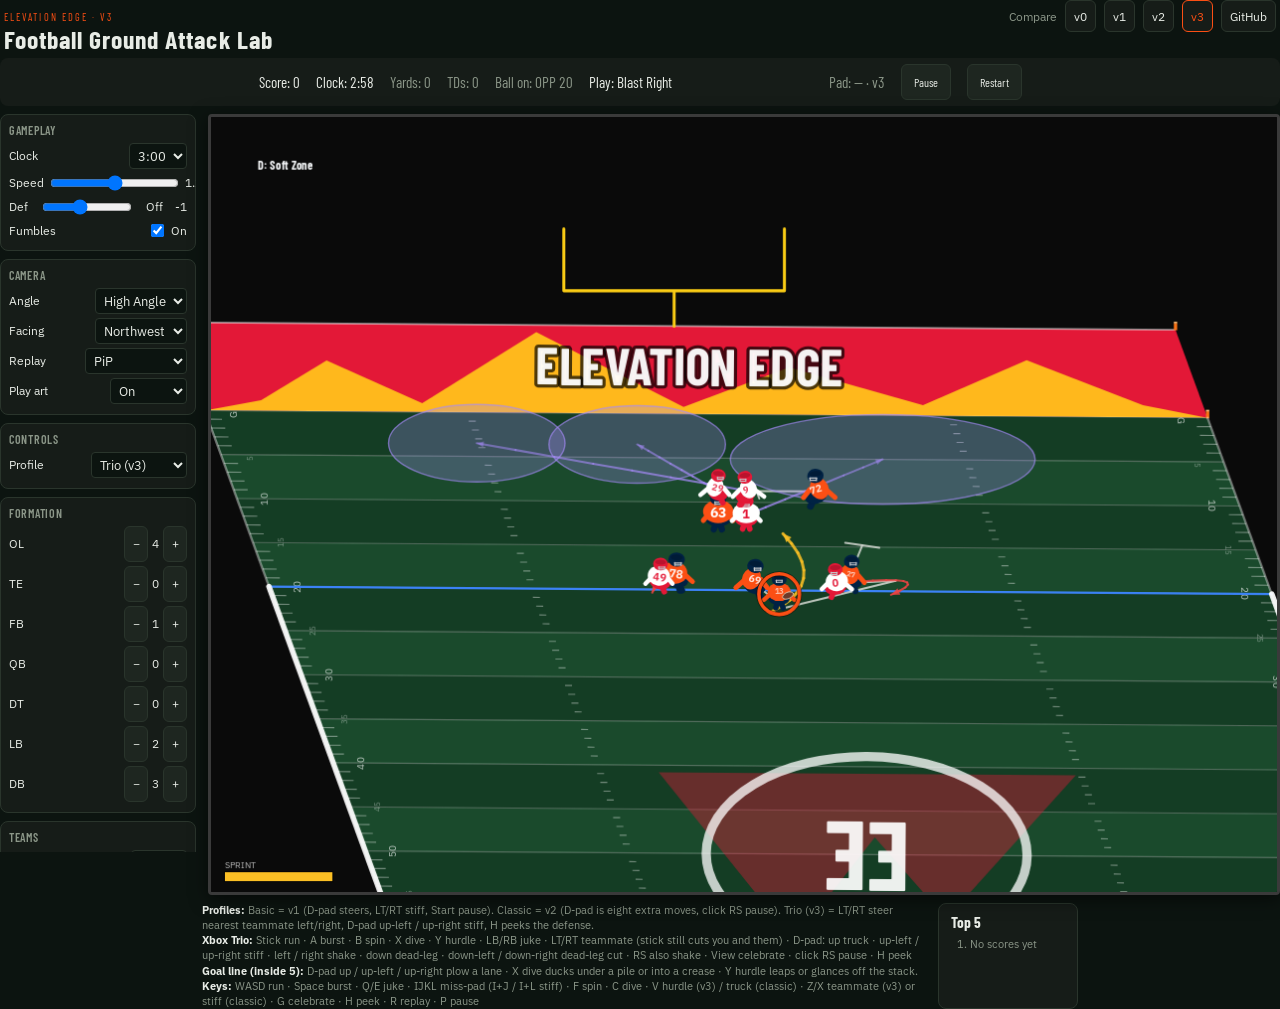
==== archive/v3/index.html @ e697cd1a "Add Advanced (v4): T-3 pad support and independent stick control - T-3 (Vendor 1949) pad support - S" ====
<!DOCTYPE html>
<html lang="en">
<head>
  <meta charset="utf-8" />
  <meta name="viewport" content="width=device-width, initial-scale=1" />
  <title>Football Ground Attack Lab</title>
  <meta name="description" content="Customizable running-back drill. Make defenders miss." />
  <meta name="theme-color" content="#0c1410" />
  <link rel="preconnect" href="https://fonts.googleapis.com" />
  <link rel="preconnect" href="https://fonts.gstatic.com" crossorigin />
  <link href="https://fonts.googleapis.com/css2?family=Barlow+Condensed:wght@600;700&family=IBM+Plex+Sans:wght@400;500;600&display=swap" rel="stylesheet" />
  <link rel="stylesheet" href="styles.css" />
</head>
<body>
  <main class="lab-main">
    <header class="lab-header">
      <div>
        <p class="lab-eyebrow">Elevation Edge · v3</p>
        <h1>Football Ground Attack Lab</h1>
      </div>
      <nav class="lab-versions" aria-label="Version archive">
        <span>Compare</span>
        <a href="archive/v0.html" target="_blank" rel="noreferrer">v0</a>
        <a href="archive/v1.html" target="_blank" rel="noreferrer">v1</a>
        <a href="archive/v2.html" target="_blank" rel="noreferrer">v2</a>
        <a href="index.html" aria-current="page">v3</a>
        <a href="https://github.com/elevation-edge-sports-data/football-ground-attack-lab" target="_blank" rel="noreferrer">GitHub</a>
      </nav>
    </header>

    <div id="hud" class="lab-hud">
      <div>Score: <span id="score">0</span></div>
      <div>Clock: <span id="clock">3:00</span></div>
      <div class="lab-muted">Yards: <span id="totalYards">0</span></div>
      <div class="lab-muted">TDs: <span id="tdCount">0</span></div>
      <div class="lab-muted">Ball on: <span id="ballOn">OPP 20</span></div>
      <div class="playcall">Play: <span id="playCallName">—</span></div>
      <div id="padStatus" class="lab-muted padstat">Pad: —</div>
      <button type="button" id="pauseBtn">Pause</button>
      <button type="button" id="restartBtn">Restart</button>
    </div>

    <div id="mainWrap" class="lab-wrap">
      <aside id="sideControls" class="lab-aside">
        <div class="lab-panel">
          <div class="lab-panel-title">Gameplay</div>
          <label class="lab-row">
            Clock
            <select id="minSelect">
              <option value="60">1:00</option>
              <option value="100">1:40</option>
              <option value="120">2:00</option>
              <option value="180" selected>3:00</option>
              <option value="240">4:00</option>
              <option value="300">5:00</option>
            </select>
          </label>
          <label class="lab-row">
            Speed
            <input id="speedSlider" type="range" min="0.5" max="2" step="0.05" value="1.25" />
            <span id="speedLabel">1.25×</span>
          </label>
          <div class="lab-row">
            <span>Def</span>
            <input id="advSlider" type="range" min="-5" max="5" value="-1" step="1" />
            <span>Off</span>
            <span id="advLabel">-1</span>
          </div>
          <label class="lab-row">
            Fumbles
            <span style="display:flex;align-items:center;gap:4px">
              <input id="fumblesCheck" type="checkbox" checked />
              <span id="fumblesLabel">On</span>
            </span>
          </label>
        </div>

        <div class="lab-panel">
          <div class="lab-panel-title">Camera</div>
          <label class="lab-row">
            Angle
            <select id="cameraSelect">
              <option value="iso">Angled 2D</option>
              <option value="top">Overhead</option>
              <option value="high" selected>High Angle</option>
              <option value="zoom">Zoom</option>
              <option value="wide">Wide</option>
            </select>
          </label>
          <label class="lab-row">
            Facing
            <select id="camCornerSelect">
              <option value="nw">Northwest</option>
              <option value="sw">Southwest</option>
            </select>
          </label>
          <label class="lab-row">
            Replay
            <select id="replayModeSelect">
              <option value="pip" selected>PiP</option>
              <option value="split">Split Screen</option>
              <option value="off">Off</option>
            </select>
          </label>
          <label class="lab-row">
            Play art
            <select id="playArtSelect">
              <option value="on" selected>On</option>
              <option value="offense">Offense</option>
              <option value="defense">Defense</option>
              <option value="off">Off</option>
            </select>
          </label>
        </div>

        <div class="lab-panel">
          <div class="lab-panel-title">Controls</div>
          <label class="lab-row">
            Profile
            <select id="profileSelect">
              <option value="basic">Basic (v1)</option>
              <option value="classic">Classic (v2)</option>
              <option value="v3" selected>Trio (v3)</option>
            </select>
          </label>
        </div>

        <div class="lab-panel">
          <div class="lab-panel-title">Formation</div>
          <div class="lab-row"><span>OL</span><span class="lab-pm"><button type="button" id="olMinus">−</button><span id="olVal">4</span><button type="button" id="olPlus">+</button></span></div>
          <div class="lab-row"><span>TE</span><span class="lab-pm"><button type="button" id="teMinus">−</button><span id="teVal">0</span><button type="button" id="tePlus">+</button></span></div>
          <div class="lab-row"><span>FB</span><span class="lab-pm"><button type="button" id="fbMinus">−</button><span id="fbVal">1</span><button type="button" id="fbPlus">+</button></span></div>
          <div class="lab-row"><span>QB</span><span class="lab-pm"><button type="button" id="qbMinus">−</button><span id="qbVal">0</span><button type="button" id="qbPlus">+</button></span></div>
          <div class="lab-row"><span>DT</span><span class="lab-pm"><button type="button" id="dtMinus">−</button><span id="dtVal">0</span><button type="button" id="dtPlus">+</button></span></div>
          <div class="lab-row"><span>LB</span><span class="lab-pm"><button type="button" id="lbMinus">−</button><span id="lbVal">2</span><button type="button" id="lbPlus">+</button></span></div>
          <div class="lab-row"><span>DB</span><span class="lab-pm"><button type="button" id="dbMinus">−</button><span id="dbVal">3</span><button type="button" id="dbPlus">+</button></span></div>
        </div>

        <div class="lab-panel">
          <div class="lab-panel-title">Teams</div>
          <label class="lab-row">Off <select id="offUniform"></select></label>
          <label class="lab-row">Def <select id="defUniform"></select></label>
          <label class="lab-row">Abbr <input id="teamAbbr" maxlength="3" value="DEN" /></label>
        </div>

        <div class="lab-panel">
          <div class="lab-panel-title">Field</div>
          <label class="lab-row">Width <select id="widthSelect"></select></label>
          <label class="lab-row">
            Surface
            <select id="surfaceSelect">
              <option value="grass" selected>Natural Grass</option>
              <option value="fieldturf">Field Turf</option>
              <option value="astroturf">Astro Turf</option>
            </select>
          </label>
          <label class="lab-row">
            EZ art
            <select id="ezArtSelect">
              <option value="mountains" selected>Mountains</option>
              <option value="diamonds">Diamonds</option>
              <option value="solid">Solid</option>
              <option value="off">Off</option>
            </select>
          </label>
          <label class="lab-row">
            Endzone text
            <select id="ezTextSelect">
              <option value="ee" selected>Elevation Edge</option>
              <option value="off">Off</option>
              <option value="custom">Custom</option>
            </select>
          </label>
          <label class="lab-row" id="ezTextCustomRow" style="display:none">
            Custom
            <input id="ezTextCustom" maxlength="22" value="ELEVATION EDGE" style="width:9rem;letter-spacing:0.04em" />
          </label>
          <label class="lab-row">
            Midfield logo
            <span style="display:flex;align-items:center;gap:4px">
              <input id="midLogoCheck" type="checkbox" checked />
              <span id="midLogoLabel">On</span>
            </span>
          </label>
        </div>

        <details class="lab-panel" id="configPanel" open>
          <summary class="lab-panel-title" style="cursor:pointer;display:flex;align-items:center;justify-content:space-between;list-style:none">
            Game Config <span aria-hidden>▾</span>
          </summary>
          <label class="lab-row">Start yd <input type="number" id="startYardInput" value="20" min="1" max="99" /></label>
          <div class="lab-row">
            <label><input type="radio" name="postTdMode" value="increment" checked /> Inc</label>
            <input type="number" id="incrementInput" value="-5" />
          </div>
          <div class="lab-row">
            <label><input type="radio" name="postTdMode" value="random" /> Rand</label>
            <input type="number" id="randMin" value="20" min="1" max="99" /> –
            <input type="number" id="randMax" value="80" min="1" max="99" />
          </div>
        </details>
      </aside>

      <div id="canvasWrap">
        <canvas id="game" width="900" height="780" tabindex="0"></canvas>
        <div id="pauseBanner" class="hidden">
          <div style="border:1px solid var(--color-accent);background:rgba(12,20,16,0.85);padding:12px 20px;border-radius:8px;font-family:var(--font-display);font-size:1.15rem;font-weight:600;text-align:center">
            Game paused.<br />
            <span style="font-size:1rem;font-weight:500">
              Press A to resume. Press B to restart.<br />
              Press X for Instant Replay
            </span>
          </div>
        </div>
        <div id="touchLayer" aria-hidden="true">
          <span class="run">Run</span>
          <span class="burst">Burst</span>
        </div>
      </div>
    </div>

    <div class="lab-foot">
      <div id="help">
        <strong>Profiles:</strong> Basic = v1 (D-pad steers, LT/RT stiff, Start pause). Classic = v2
        (D-pad is eight extra moves, click RS pause). Trio (v3) = LT/RT steer nearest teammate
        left/right, D-pad up-left / up-right stiff, H peeks the defense.
        <br />
        <strong>Xbox Trio:</strong> Stick run · A burst · B spin · X dive · Y hurdle · LB/RB juke ·
        LT/RT teammate (stick still cuts you and them) · D-pad: up truck · up-left / up-right stiff ·
        left / right shake · down dead-leg · down-left / down-right dead-leg cut · RS also shake ·
        View celebrate · click RS pause · H peek
        <br />
        <strong>Goal line (inside 5):</strong> D-pad up / up-left / up-right plow a lane · X dive ducks under
        a pile or into a crease · Y hurdle leaps or glances off the stack.
        <br />
        <strong>Keys:</strong> WASD run · Space burst · Q/E juke · IJKL miss-pad (I+J / I+L stiff) ·
        F spin · C dive · V hurdle (v3) / truck (classic) · Z/X teammate (v3) or stiff (classic) · G celebrate · H peek ·
        R replay · P pause
      </div>
      <div class="lab-scores">
        <h3>Top 5</h3>
        <ol id="scoreList"></ol>
      </div>
    </div>

    <div id="nameModal" class="lab-modal hidden">
      <div class="lab-modal-card">
        <div>Time expired! Final score: <span id="finalScore">0</span></div>
        <div style="margin-top:8px">Team abbreviation:</div>
        <input id="nameInput" maxlength="3" value="DEN" />
        <br />
        <button type="button" id="saveScoreBtn">Enter</button>
        <div class="lab-muted" style="margin-top:8px;font-size:12px">Press A / Enter to start the next game</div>
      </div>
    </div>
    <div id="continueModal" class="lab-modal hidden">
      <div class="lab-modal-card">
        <div style="font-size:1.1rem;margin-bottom:8px">5 games complete</div>
        <div class="lab-muted" style="margin-bottom:12px">Press Continue (or A) to keep playing</div>
        <button type="button" id="continueBtn">Continue</button>
      </div>
    </div>
  </main>
  <script src="game.js"></script>
  <script>
    startGame(document.getElementById("game"));
  </script>
</body>
</html>
---- archive/v3/styles.css ----
/* Football Ground Attack Lab v3 */
:root {
  --color-bg: #0c1410;
  --color-surface: #161c18;
  --color-surface-2: #1e2620;
  --color-fg: #e8ece6;
  --color-muted: #8b9688;
  --color-accent: #fb4f14;
  --color-line: #2a352c;
  --font-sans: "IBM Plex Sans", ui-sans-serif, system-ui, sans-serif;
  --font-display: "Barlow Condensed", "IBM Plex Sans", sans-serif;
}
* { box-sizing: border-box; }
html, body {
  margin: 0; min-height: 100%;
  background: var(--color-bg); color: var(--color-fg);
  font-family: var(--font-sans);
}
button:not(:disabled), [role="button"]:not(:disabled) { cursor: pointer; }
html,
  body {
    margin: 0;
    min-height: 100%;
    background: var(--color-bg);
    color: var(--color-fg);
    font-family: var(--font-sans);
  }

  * {
    box-sizing: border-box;
  }
}

.lab-main {
  display: flex;
  flex-direction: column;
  align-items: center;
  min-height: 100vh;
  padding: 8px;
  padding-bottom: 24px;
}

.lab-header {
  display: flex;
  width: 100%;
  max-width: 1440px;
  align-items: baseline;
  justify-content: space-between;
  gap: 12px;
  padding: 0 4px;
  margin-bottom: 4px;
  flex-wrap: wrap;
}

.lab-eyebrow {
  font-family: var(--font-display);
  font-size: 0.65rem;
  letter-spacing: 0.2em;
  text-transform: uppercase;
  color: var(--color-accent);
  margin: 0;
}

.lab-header h1 {
  font-family: var(--font-display);
  font-size: 1.35rem;
  font-weight: 700;
  letter-spacing: 0.04em;
  margin: 0;
}

.lab-versions {
  display: flex;
  flex-wrap: wrap;
  gap: 8px;
  align-items: center;
  font-size: 0.72rem;
  color: var(--color-muted);
}

.lab-versions a {
  color: var(--color-fg);
  text-decoration: none;
  border: 1px solid var(--color-line);
  background: var(--color-surface);
  border-radius: 6px;
  padding: 4px 8px;
  min-height: 32px;
  display: inline-flex;
  align-items: center;
}

.lab-versions a:hover,
.lab-versions a[aria-current="page"] {
  border-color: var(--color-accent);
  color: var(--color-accent);
}

.lab-hud {
  display: flex;
  flex-wrap: wrap;
  width: 100%;
  max-width: 1440px;
  align-items: center;
  justify-content: center;
  gap: 4px 16px;
  border-radius: 8px;
  background: var(--color-surface);
  padding: 6px 12px;
  font-family: var(--font-display);
  font-size: 0.95rem;
  font-variant-numeric: tabular-nums;
  margin-bottom: 8px;
}

.lab-hud .playcall {
  width: 14rem;
  flex-shrink: 0;
}

#playCallName {
  display: inline-block;
  max-width: 12rem;
  overflow: hidden;
  text-overflow: ellipsis;
  white-space: nowrap;
  vertical-align: bottom;
}

#playCallName.play-call-flash {
  animation: playCallFlash 0.55s ease;
}

@keyframes playCallFlash {
  from {
    color: var(--color-accent);
  }
  to {
    color: inherit;
  }
}

.lab-muted {
  color: var(--color-muted);
}

.clock-expired {
  color: #ef4444;
  font-weight: 700;
  animation: clockBlink 0.55s step-end infinite;
}

@keyframes clockBlink {
  50% {
    opacity: 0.15;
  }
}

.lab-hud button,
.lab-aside button,
#saveScoreBtn,
#continueBtn,
#peekBtn,
#replayBtn {
  min-height: 36px;
  border-radius: 6px;
  border: 1px solid var(--color-line);
  background: var(--color-surface-2);
  color: var(--color-fg);
  padding: 4px 12px;
  font-family: inherit;
  font-size: 0.75rem;
}

#continueBtn,
#replayBtn {
  border-color: var(--color-accent);
  background: rgba(251, 79, 20, 0.18);
}

.lab-wrap {
  display: flex;
  width: 100%;
  max-width: 1440px;
  flex-direction: column;
  align-items: stretch;
  justify-content: center;
  gap: 12px;
}

@media (min-width: 860px) {
  .lab-wrap {
    flex-direction: row;
  }
  .lab-header h1 {
    font-size: 1.6rem;
  }
}

.lab-aside {
  display: flex;
  width: 100%;
  flex-shrink: 0;
  flex-direction: column;
  gap: 8px;
}

@media (min-width: 860px) {
  .lab-aside {
    width: 196px;
    max-height: 82vh;
    overflow-y: auto;
  }
}

.lab-panel {
  border-radius: 8px;
  border: 1px solid var(--color-line);
  background: var(--color-surface);
  padding: 8px;
  font-size: 12px;
}

.lab-panel-title {
  margin-bottom: 4px;
  font-family: var(--font-display);
  font-weight: 600;
  letter-spacing: 0.06em;
  text-transform: uppercase;
  color: var(--color-muted);
}

.lab-row {
  display: flex;
  align-items: center;
  justify-content: space-between;
  gap: 4px;
  padding: 2px 0;
}

.lab-aside select,
.lab-aside input[type="number"],
.lab-aside input[type="text"],
#nameInput,
#teamAbbr {
  border-radius: 4px;
  border: 1px solid var(--color-line);
  background: var(--color-bg);
  color: var(--color-fg);
  padding: 2px 4px;
  font-family: inherit;
}

#teamAbbr,
#nameInput {
  text-align: center;
  letter-spacing: 0.2em;
  text-transform: uppercase;
}

#teamAbbr {
  width: 3.5rem;
}

#nameInput {
  width: 5rem;
  font-size: 1.1rem;
  margin: 8px 0;
}

.lab-pm {
  display: flex;
  align-items: center;
  gap: 4px;
}

.lab-pm button {
  width: 36px;
  height: 36px;
  padding: 0;
}

@media (min-width: 860px) {
  .lab-pm button {
    width: 24px;
    height: 24px;
  }
}

#canvasWrap {
  position: relative;
  min-width: 0;
  flex: 1;
  width: 100%;
}

#game {
  display: block;
  margin: 0 auto;
  width: 100%;
  height: auto;
  border-radius: 4px;
  border: 3px solid #3a3a3a;
  background: #0a0a0a;
  box-shadow: 0 4px 18px rgba(0, 0, 0, 0.55);
  touch-action: none;
}

#touchLayer {
  pointer-events: none;
  position: absolute;
  inset: 0;
  font-size: 10px;
  letter-spacing: 0.16em;
  text-transform: uppercase;
  color: rgba(232, 236, 230, 0.3);
  font-family: var(--font-display);
}

#touchLayer span {
  position: absolute;
  bottom: 12px;
}

#touchLayer .run {
  left: 12%;
}

#touchLayer .burst {
  right: 8%;
}

@media (min-width: 768px) {
  #touchLayer {
    display: none;
  }
}

.lab-foot {
  display: flex;
  width: 100%;
  max-width: 1440px;
  flex-wrap: wrap;
  justify-content: center;
  gap: 16px;
  margin-top: 8px;
  font-size: 0.7rem;
  line-height: 1.35;
  color: var(--color-muted);
}

#help {
  max-width: 720px;
}

#help strong {
  color: var(--color-fg);
}

.lab-scores {
  min-width: 140px;
  border-radius: 8px;
  border: 1px solid var(--color-line);
  background: var(--color-surface);
  padding: 8px 12px;
}

.lab-scores h3 {
  font-family: var(--font-display);
  font-size: 0.95rem;
  margin: 0;
  color: var(--color-fg);
}

#scoreList {
  margin: 4px 0 0;
  padding-left: 1.2rem;
}

.lab-modal {
  position: fixed;
  inset: 0;
  z-index: 50;
  display: none;
  align-items: center;
  justify-content: center;
  background: rgba(12, 20, 16, 0.8);
}

.lab-modal-card {
  border-radius: 12px;
  border: 1px solid var(--color-line);
  background: var(--color-surface);
  padding: 20px 24px;
  text-align: center;
}

#advSlider {
  width: 90px;
}

.hidden {
  display: none !important;
}

.flex {
  display: flex !important;
}

details > summary::-webkit-details-marker {
  display: none;
}

details[open] > summary span {
  transform: rotate(180deg);
  display: inline-block;
}

#pauseBanner {
  position: absolute;
  inset: 0;
  display: flex;
  align-items: center;
  justify-content: center;
  pointer-events: none;
  z-index: 10;
}

#pauseBanner.hidden {
  display: none !important;
}

#surfaceSelect,
#profileSelect,
#cameraSelect,
#replayModeSelect {
  max-width: 132px;
}

@media (prefers-reduced-motion: reduce) {
  #playCallName.play-call-flash {
    animation: none;
  }
}
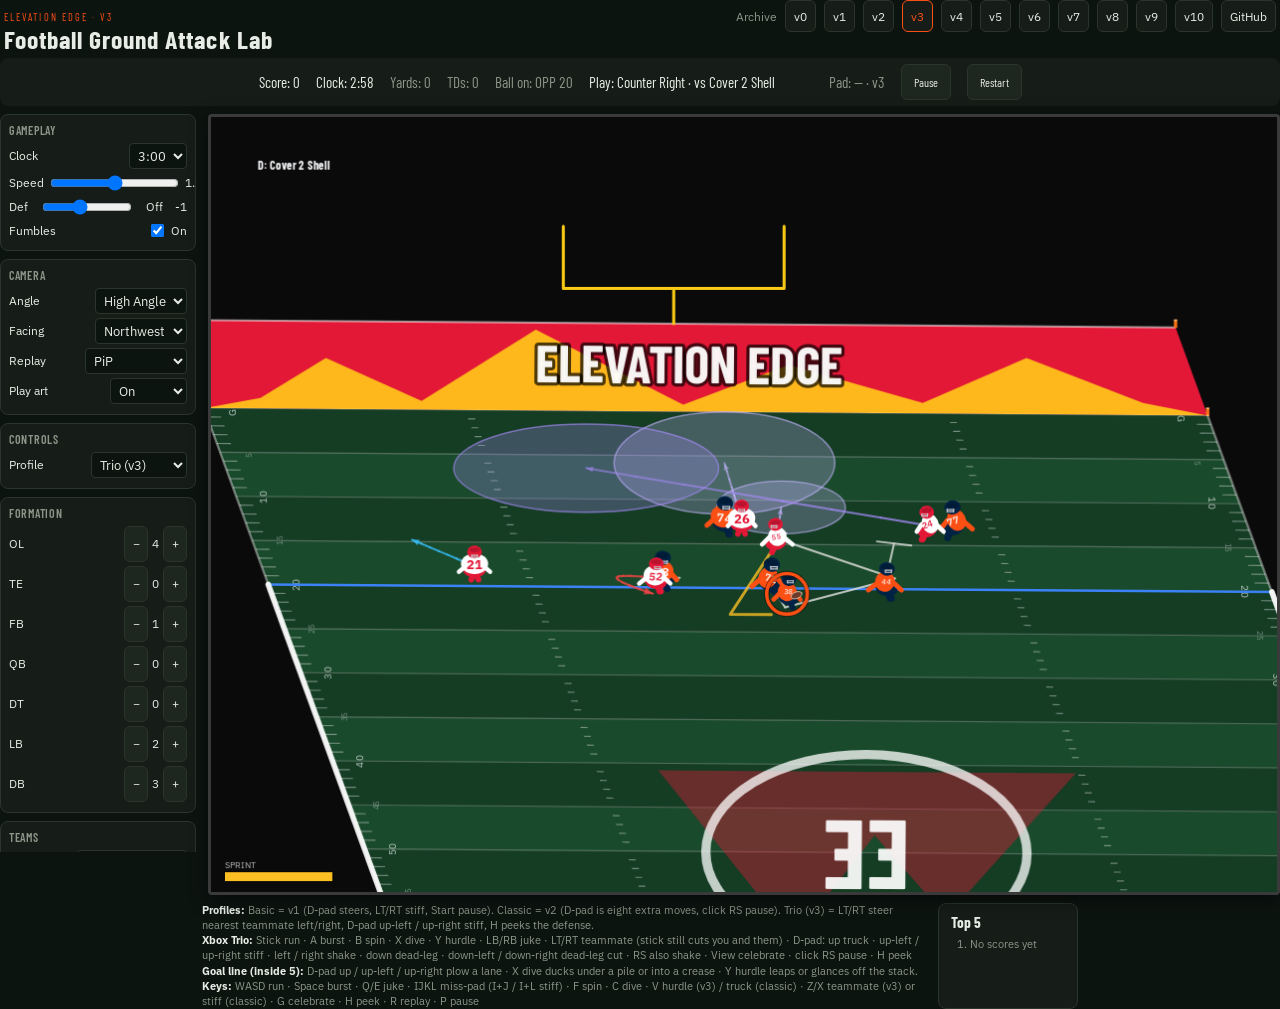
==== commit d108a791: "v10.1: archive version links from root and nested pages" ====
--- a/archive/v3/index.html
+++ b/archive/v3/index.html
@@ -19,12 +19,19 @@
         <h1>Football Ground Attack Lab</h1>
       </div>
       <nav class="lab-versions" aria-label="Version archive">
-        <span>Compare</span>
-        <a href="archive/v0.html" target="_blank" rel="noreferrer">v0</a>
-        <a href="archive/v1.html" target="_blank" rel="noreferrer">v1</a>
-        <a href="archive/v2.html" target="_blank" rel="noreferrer">v2</a>
+        <span class="lab-versions-label">Archive</span>
+        <a href="../v0.html">v0</a>
+        <a href="../v1.html">v1</a>
+        <a href="../v2.html">v2</a>
         <a href="index.html" aria-current="page">v3</a>
-        <a href="https://github.com/elevation-edge-sports-data/football-ground-attack-lab" target="_blank" rel="noreferrer">GitHub</a>
+        <a href="../v4/index.html">v4</a>
+        <a href="../v5/index.html">v5</a>
+        <a href="../v6-1/index.html">v6</a>
+        <a href="../v7/index.html">v7</a>
+        <a href="../v8/index.html">v8</a>
+        <a href="../v9/index.html">v9</a>
+        <a href="../../index.html">v10</a>
+        <a href="https://github.com/elevation-edge-sports-data/football-ground-attack-lab">GitHub</a>
       </nav>
     </header>
 
@@ -140,7 +147,7 @@
           <div class="lab-panel-title">Teams</div>
           <label class="lab-row">Off <select id="offUniform"></select></label>
           <label class="lab-row">Def <select id="defUniform"></select></label>
-          <label class="lab-row">Abbr <input id="teamAbbr" maxlength="3" value="DEN" /></label>
+          <label class="lab-row">Abbr <input id="teamAbbr" maxlength="3" value="EE" /></label>
         </div>
 
         <div class="lab-panel">
@@ -247,7 +254,7 @@
       <div class="lab-modal-card">
         <div>Time expired! Final score: <span id="finalScore">0</span></div>
         <div style="margin-top:8px">Team abbreviation:</div>
-        <input id="nameInput" maxlength="3" value="DEN" />
+        <input id="nameInput" maxlength="3" value="EE" />
         <br />
         <button type="button" id="saveScoreBtn">Enter</button>
         <div class="lab-muted" style="margin-top:8px;font-size:12px">Press A / Enter to start the next game</div>
